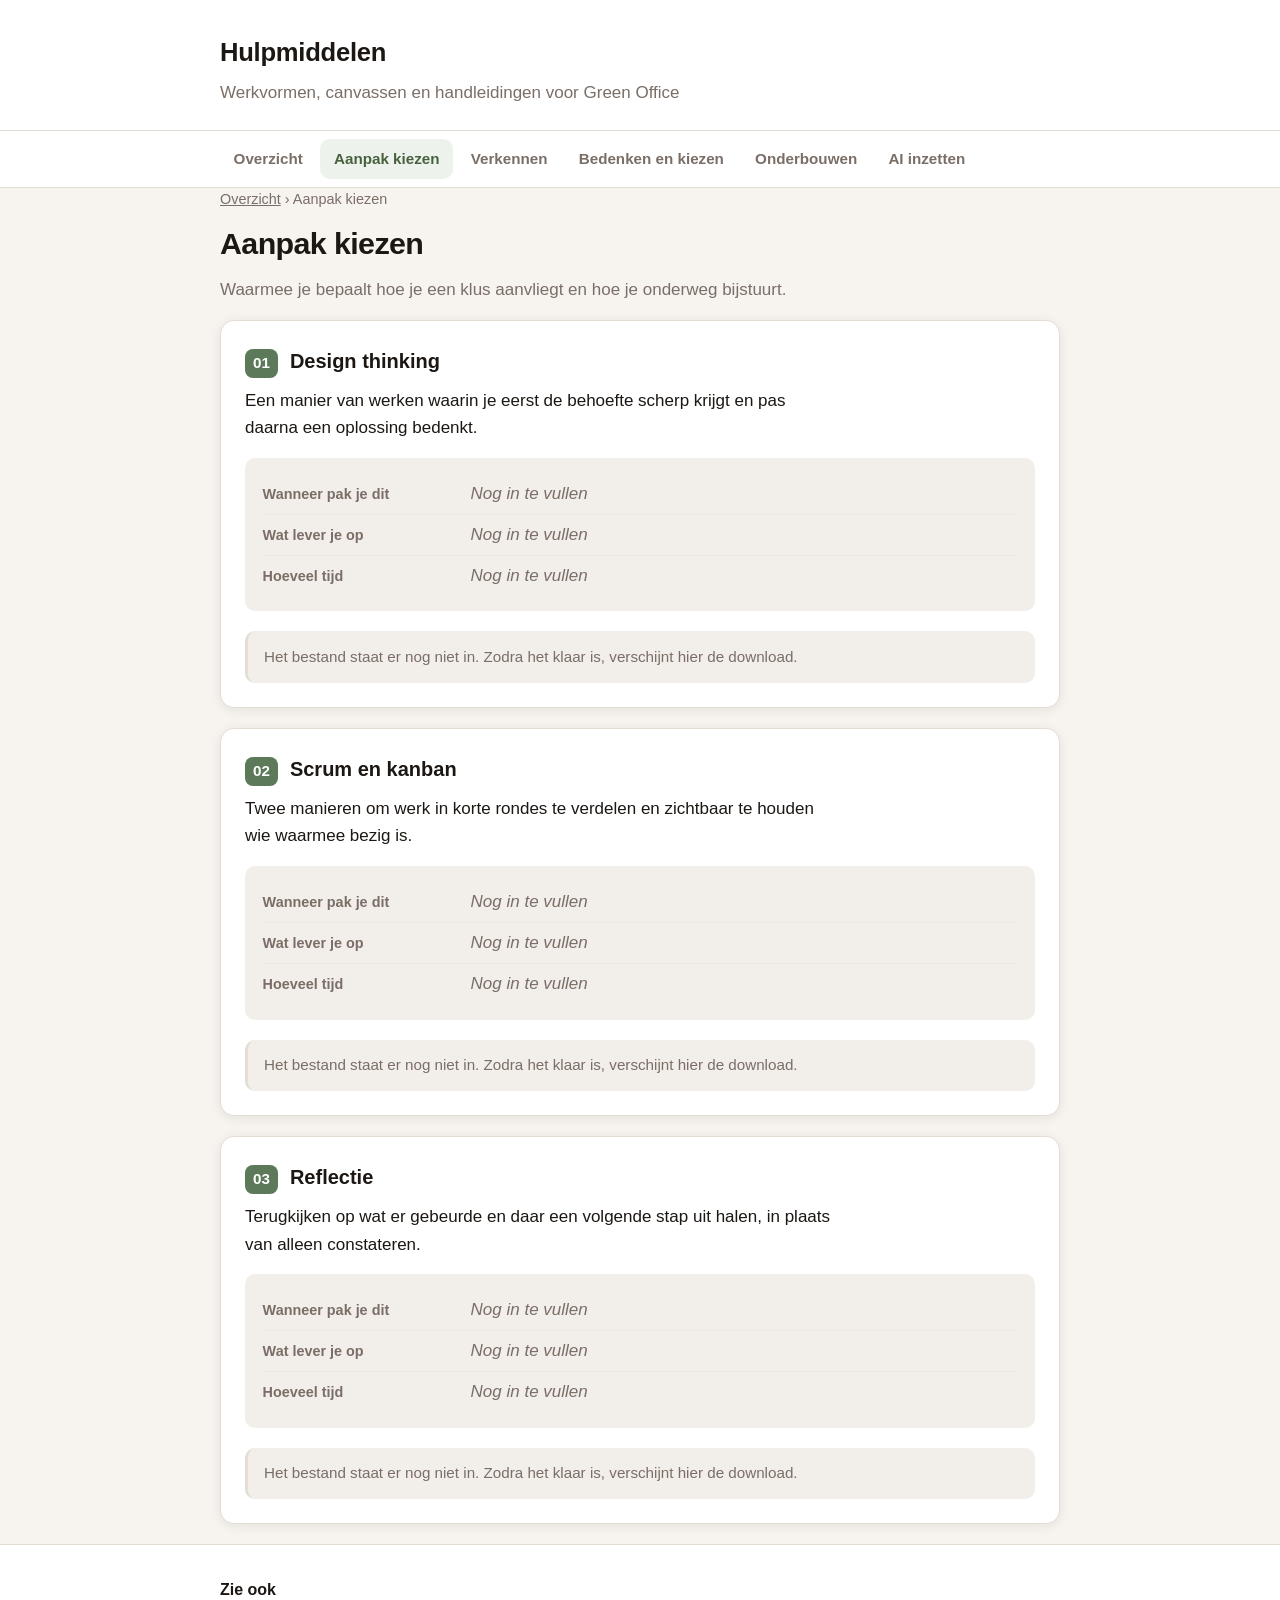
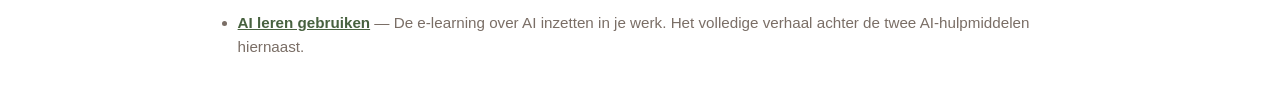
==== docs/aanpak-kiezen.html @ 1b6eec74 "Hulpmiddelensite opzetten Vijf clusters met dertien hulpmiddelen, gegenereerd uit tools/inhoud.py. G" ====
<!DOCTYPE html>
<html lang="nl">
<head>
<meta charset="utf-8">
<meta name="viewport" content="width=device-width, initial-scale=1">
<title>Aanpak kiezen — Hulpmiddelen</title>
<link rel="stylesheet" href="stijl.css">
</head>
<body>
<a class="overslaan" href="#inhoud">Ga direct naar de inhoud</a>
<header class="kop">
  <div class="omhulsel">
    <a class="kop__titel" href="index.html">Hulpmiddelen</a>
    <p class="kop__ondertitel">Werkvormen, canvassen en handleidingen voor Green Office</p>
  </div>
</header>
<nav class="nav" aria-label="Clusters">
  <div class="omhulsel nav__rij">
    <a class="nav__link" href="index.html">Overzicht</a>
    <a class="nav__link nav__link--actief" href="aanpak-kiezen.html" aria-current="page">Aanpak kiezen</a><a class="nav__link" href="verkennen.html">Verkennen</a><a class="nav__link" href="bedenken-en-kiezen.html">Bedenken en kiezen</a><a class="nav__link" href="onderbouwen.html">Onderbouwen</a><a class="nav__link" href="ai-inzetten.html">AI inzetten</a>
  </div>
</nav>
<main class="omhulsel" id="inhoud">
<p class="kruimel"><a href="index.html">Overzicht</a> <span aria-hidden="true">›</span> Aanpak kiezen</p>
<h1 class="titel">Aanpak kiezen</h1>
<p class="inleiding">Waarmee je bepaalt hoe je een klus aanvliegt en hoe je onderweg bijstuurt.</p>
<article class="kaart hulpmiddel" id="design-thinking">
  <div class="hulpmiddel__kop">
    <span class="nummer" aria-hidden="true">01</span>
    <h2 class="hulpmiddel__naam">Design thinking</h2>
  </div>
  <p class="hulpmiddel__typering">Een manier van werken waarin je eerst de behoefte scherp krijgt en pas daarna een oplossing bedenkt.</p>
  <dl class="velden"><div class="veld"><dt class="veld__label">Wanneer pak je dit</dt><dd class="veld__waarde veld__waarde--leeg">Nog in te vullen</dd></div><div class="veld"><dt class="veld__label">Wat lever je op</dt><dd class="veld__waarde veld__waarde--leeg">Nog in te vullen</dd></div><div class="veld"><dt class="veld__label">Hoeveel tijd</dt><dd class="veld__waarde veld__waarde--leeg">Nog in te vullen</dd></div></dl>
  <p class="geenbestand">Het bestand staat er nog niet in. Zodra het klaar is, verschijnt hier de download.</p>
</article>
<article class="kaart hulpmiddel" id="scrum-kanban">
  <div class="hulpmiddel__kop">
    <span class="nummer" aria-hidden="true">02</span>
    <h2 class="hulpmiddel__naam">Scrum en kanban</h2>
  </div>
  <p class="hulpmiddel__typering">Twee manieren om werk in korte rondes te verdelen en zichtbaar te houden wie waarmee bezig is.</p>
  <dl class="velden"><div class="veld"><dt class="veld__label">Wanneer pak je dit</dt><dd class="veld__waarde veld__waarde--leeg">Nog in te vullen</dd></div><div class="veld"><dt class="veld__label">Wat lever je op</dt><dd class="veld__waarde veld__waarde--leeg">Nog in te vullen</dd></div><div class="veld"><dt class="veld__label">Hoeveel tijd</dt><dd class="veld__waarde veld__waarde--leeg">Nog in te vullen</dd></div></dl>
  <p class="geenbestand">Het bestand staat er nog niet in. Zodra het klaar is, verschijnt hier de download.</p>
</article>
<article class="kaart hulpmiddel" id="reflectie">
  <div class="hulpmiddel__kop">
    <span class="nummer" aria-hidden="true">03</span>
    <h2 class="hulpmiddel__naam">Reflectie</h2>
  </div>
  <p class="hulpmiddel__typering">Terugkijken op wat er gebeurde en daar een volgende stap uit halen, in plaats van alleen constateren.</p>
  <dl class="velden"><div class="veld"><dt class="veld__label">Wanneer pak je dit</dt><dd class="veld__waarde veld__waarde--leeg">Nog in te vullen</dd></div><div class="veld"><dt class="veld__label">Wat lever je op</dt><dd class="veld__waarde veld__waarde--leeg">Nog in te vullen</dd></div><div class="veld"><dt class="veld__label">Hoeveel tijd</dt><dd class="veld__waarde veld__waarde--leeg">Nog in te vullen</dd></div></dl>
  <p class="geenbestand">Het bestand staat er nog niet in. Zodra het klaar is, verschijnt hier de download.</p>
</article>
</main>
<footer class="voet">
  <div class="omhulsel"><h2 class="voet__kop">Zie ook</h2><ul class="voet__lijst"><li><a href="https://fabianb88.github.io/ai-gebruiken-elearning/">AI leren gebruiken</a> — De e-learning over AI inzetten in je werk. Het volledige verhaal achter de twee AI-hulpmiddelen hiernaast.</li></ul></div>
</footer>
</body>
</html>
---- docs/stijl.css ----
/* Green Office — palet uit de Flutter-app (lib/theme.dart, GOColors) */
:root {
  --achtergrond: #F7F4F0;
  --kaart: #FFFFFF;
  --vlak: #F2EEE9;
  --rand: #E4DDD6;
  --rand-zacht: #EDE8E3;
  --tekst: #1C1713;
  --tekst-secundair: #7A6E66;
  --tekst-gedimd: #B0A49A;
  --accent: #5C7A5A;
  --accent-donker: #47613F;
  --accent-licht: #EDF3EC;
  --accent-medium: #D0E3CF;
  --schaduw: 0 2px 12px rgba(0, 0, 0, .08);
}

* { box-sizing: border-box; }

body {
  margin: 0;
  background: var(--achtergrond);
  color: var(--tekst);
  font-family: Inter, -apple-system, "Segoe UI", Roboto, sans-serif;
  font-size: 17px;
  line-height: 1.6;
  -webkit-font-smoothing: antialiased;
}

.omhulsel { max-width: 880px; margin: 0 auto; padding: 0 1.25rem; }

.overslaan {
  position: absolute; left: -9999px;
  background: var(--accent); color: #fff;
  padding: .75rem 1.25rem; border-radius: 0 0 10px 0;
}
.overslaan:focus { left: 0; top: 0; z-index: 10; }

/* Kop */
.kop { background: var(--kaart); border-bottom: 1px solid var(--rand); padding: 2rem 0 1.5rem; }
.kop__titel {
  display: inline-block; font-size: 1.6rem; font-weight: 700;
  color: var(--tekst); text-decoration: none; letter-spacing: -.01em;
}
.kop__titel:hover { color: var(--accent-donker); }
.kop__ondertitel { margin: .35rem 0 0; color: var(--tekst-secundair); }

/* Navigatie */
.nav { background: var(--kaart); border-bottom: 1px solid var(--rand); position: sticky; top: 0; z-index: 5; }
.nav__rij { display: flex; flex-wrap: wrap; gap: .25rem; padding-top: .5rem; padding-bottom: .5rem; }
.nav__link {
  padding: .5rem .85rem; border-radius: 10px; text-decoration: none;
  color: var(--tekst-secundair); font-size: .95rem; font-weight: 600;
}
.nav__link:hover { background: var(--vlak); color: var(--tekst); }
.nav__link--actief { background: var(--accent-licht); color: var(--accent-donker); }

/* Inhoud */
main { padding: 2rem 1.25rem 3rem; }
.titel { font-size: 1.9rem; margin: .25rem 0 .5rem; letter-spacing: -.02em; }
.inleiding { color: var(--tekst-secundair); max-width: 60ch; margin-top: 0; }
.kruimel { font-size: .9rem; color: var(--tekst-secundair); margin: 0 0 .5rem; }
.kruimel a { color: var(--tekst-secundair); }

.kaart {
  background: var(--kaart); border: 1px solid var(--rand);
  border-radius: 14px; box-shadow: var(--schaduw); padding: 1.5rem;
}

/* Startpagina */
.raster { display: grid; gap: 1rem; grid-template-columns: 1fr; margin-top: 1.5rem; }
@media (min-width: 640px) { .raster { grid-template-columns: 1fr 1fr; } }
.cluster { display: block; text-decoration: none; color: inherit; }
.cluster:hover { border-color: var(--accent-medium); }
.cluster__naam { margin: 0 0 .35rem; font-size: 1.2rem; color: var(--accent-donker); }
.cluster__intro { margin: 0 0 .75rem; color: var(--tekst-secundair); font-size: .95rem; }
.cluster__lijst { margin: 0 0 1rem; padding-left: 1.1rem; font-size: .95rem; }
.cluster__lijst li { margin-bottom: .15rem; }
.cluster__meer { font-weight: 600; color: var(--accent); font-size: .95rem; }

/* Hulpmiddel */
.hulpmiddel { margin-bottom: 1.25rem; }
.hulpmiddel__kop { display: flex; align-items: baseline; gap: .75rem; }
.nummer {
  font-variant-numeric: tabular-nums; font-weight: 700; font-size: .95rem;
  color: #fff; background: var(--accent); border-radius: 8px;
  padding: .15rem .5rem; flex: none;
}
.hulpmiddel__naam { margin: 0; font-size: 1.25rem; }
.hulpmiddel__typering { margin: .6rem 0 1rem; max-width: 62ch; }

.velden { margin: 0 0 1.25rem; padding: 1rem 1.1rem; background: var(--vlak); border-radius: 10px; }
.veld { display: grid; gap: .1rem; padding: .4rem 0; border-bottom: 1px solid var(--rand-zacht); }
.veld:last-child { border-bottom: 0; }
@media (min-width: 560px) { .veld { grid-template-columns: 12rem 1fr; gap: 1rem; align-items: baseline; } }
.veld__label { font-weight: 600; font-size: .9rem; color: var(--tekst-secundair); }
.veld__waarde { margin: 0; }
.veld__waarde--leeg { color: var(--tekst-secundair); font-style: italic; }

/* Knoppen */
.knoppen { display: flex; flex-wrap: wrap; gap: .6rem; }
.knop {
  display: inline-flex; flex-direction: column; gap: .1rem;
  background: var(--accent); color: #fff; text-decoration: none;
  padding: 13px 20px; border-radius: 10px; font-weight: 600;
}
.knop:hover { background: var(--accent-donker); }
.knop--stil { background: var(--kaart); color: var(--accent-donker); border: 1px solid var(--rand); }
.knop--stil:hover { background: var(--accent-licht); border-color: var(--accent-medium); }
.knop__bij { font-weight: 400; font-size: .85rem; opacity: .9; }
.geenbestand {
  margin: 0; padding: .85rem 1rem; border-radius: 10px;
  background: var(--vlak); color: var(--tekst-secundair);
  font-size: .95rem; border-left: 3px solid var(--rand);
}

/* Voet */
.voet { border-top: 1px solid var(--rand); background: var(--kaart); padding: 2rem 0 2.5rem; margin-top: 1rem; }
.voet__kop { font-size: 1rem; margin: 0 0 .5rem; }
.voet__lijst { margin: 0; padding-left: 1.1rem; color: var(--tekst-secundair); font-size: .95rem; }
.voet__lijst a { color: var(--accent-donker); font-weight: 600; }

a:focus-visible, .knop:focus-visible, .cluster:focus-visible {
  outline: 2px solid var(--accent-donker); outline-offset: 2px;
}
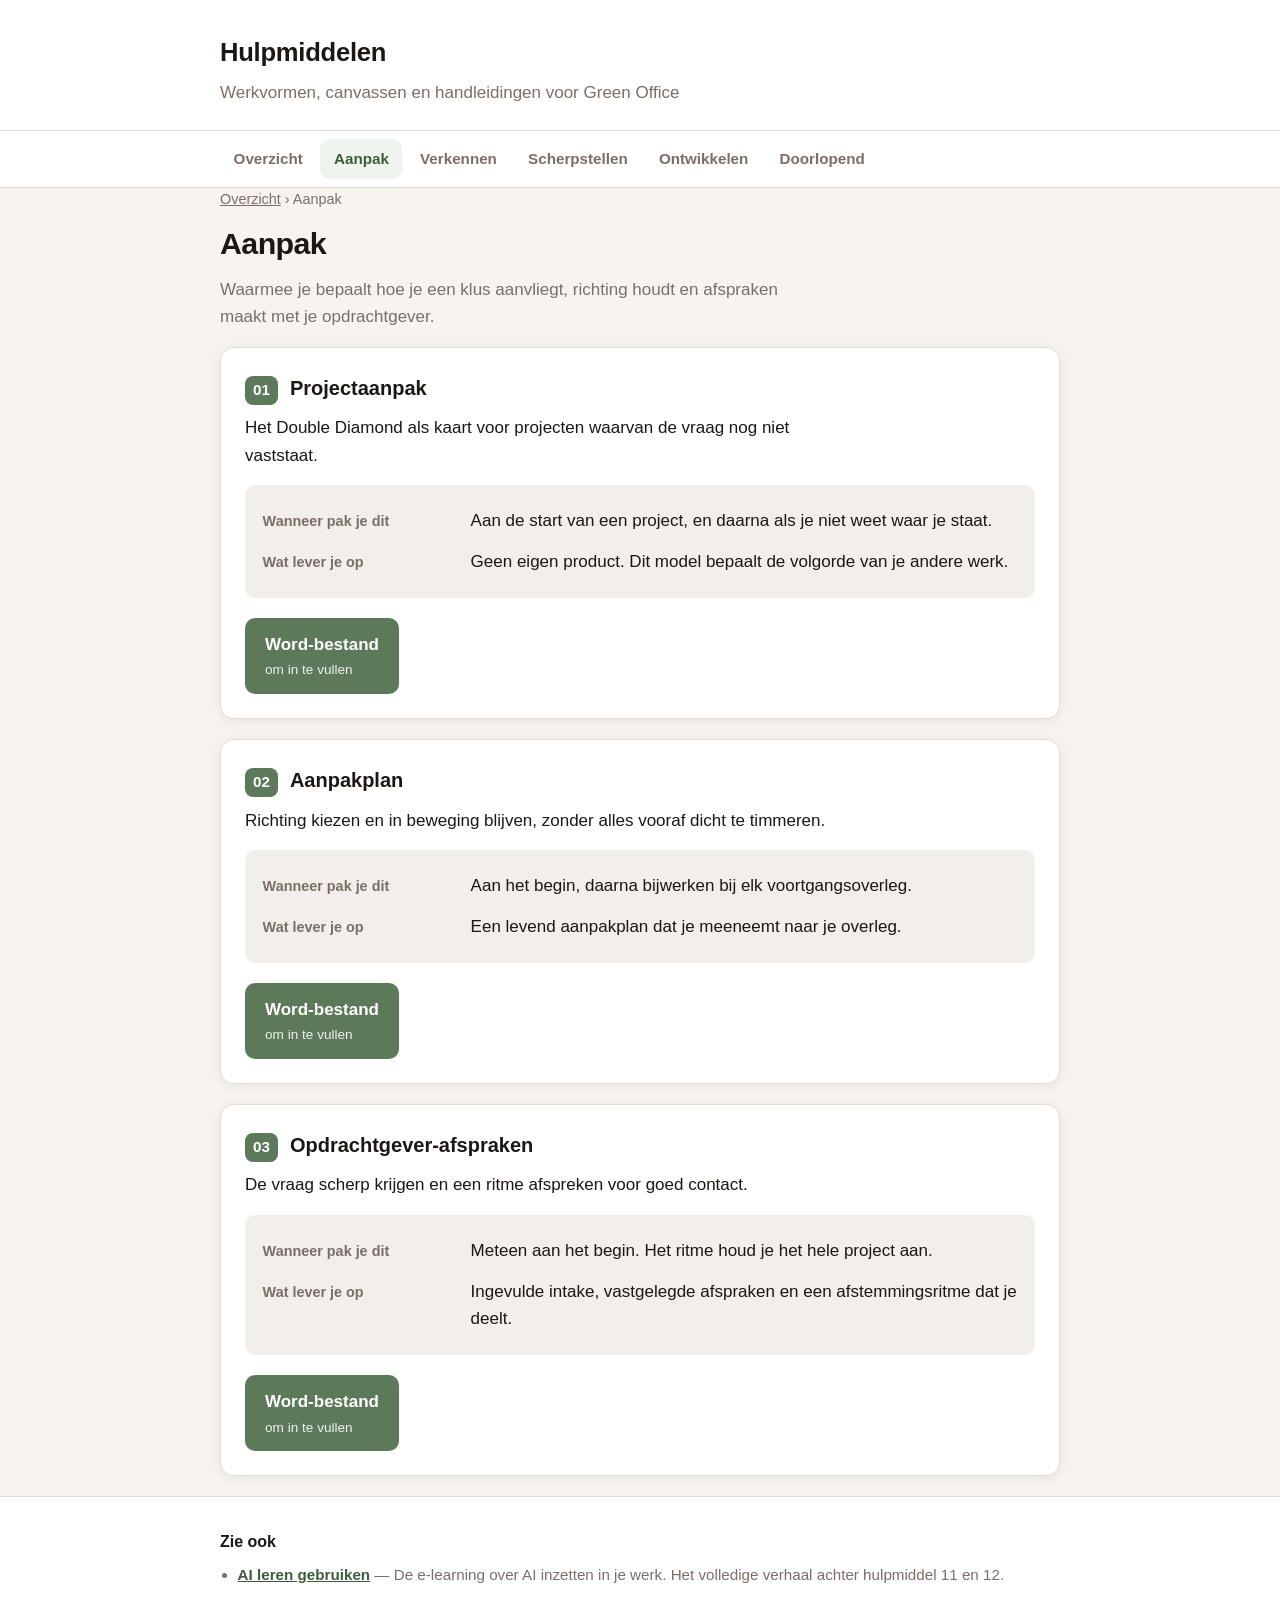
==== commit 95d83f2f: "Omleidingen voor de oude clusteradressen" ====
--- a/docs/aanpak-kiezen.html
+++ b/docs/aanpak-kiezen.html
@@ -2,58 +2,11 @@
 <html lang="nl">
 <head>
 <meta charset="utf-8">
-<meta name="viewport" content="width=device-width, initial-scale=1">
-<title>Aanpak kiezen — Hulpmiddelen</title>
-<link rel="stylesheet" href="stijl.css">
+<meta http-equiv="refresh" content="0; url=aanpak.html">
+<link rel="canonical" href="aanpak.html">
+<title>Verplaatst — Hulpmiddelen</title>
 </head>
 <body>
-<a class="overslaan" href="#inhoud">Ga direct naar de inhoud</a>
-<header class="kop">
-  <div class="omhulsel">
-    <a class="kop__titel" href="index.html">Hulpmiddelen</a>
-    <p class="kop__ondertitel">Werkvormen, canvassen en handleidingen voor Green Office</p>
-  </div>
-</header>
-<nav class="nav" aria-label="Clusters">
-  <div class="omhulsel nav__rij">
-    <a class="nav__link" href="index.html">Overzicht</a>
-    <a class="nav__link nav__link--actief" href="aanpak-kiezen.html" aria-current="page">Aanpak kiezen</a><a class="nav__link" href="verkennen.html">Verkennen</a><a class="nav__link" href="bedenken-en-kiezen.html">Bedenken en kiezen</a><a class="nav__link" href="onderbouwen.html">Onderbouwen</a><a class="nav__link" href="ai-inzetten.html">AI inzetten</a>
-  </div>
-</nav>
-<main class="omhulsel" id="inhoud">
-<p class="kruimel"><a href="index.html">Overzicht</a> <span aria-hidden="true">›</span> Aanpak kiezen</p>
-<h1 class="titel">Aanpak kiezen</h1>
-<p class="inleiding">Waarmee je bepaalt hoe je een klus aanvliegt en hoe je onderweg bijstuurt.</p>
-<article class="kaart hulpmiddel" id="design-thinking">
-  <div class="hulpmiddel__kop">
-    <span class="nummer" aria-hidden="true">01</span>
-    <h2 class="hulpmiddel__naam">Design thinking</h2>
-  </div>
-  <p class="hulpmiddel__typering">Een manier van werken waarin je eerst de behoefte scherp krijgt en pas daarna een oplossing bedenkt.</p>
-  <dl class="velden"><div class="veld"><dt class="veld__label">Wanneer pak je dit</dt><dd class="veld__waarde veld__waarde--leeg">Nog in te vullen</dd></div><div class="veld"><dt class="veld__label">Wat lever je op</dt><dd class="veld__waarde veld__waarde--leeg">Nog in te vullen</dd></div><div class="veld"><dt class="veld__label">Hoeveel tijd</dt><dd class="veld__waarde veld__waarde--leeg">Nog in te vullen</dd></div></dl>
-  <p class="geenbestand">Het bestand staat er nog niet in. Zodra het klaar is, verschijnt hier de download.</p>
-</article>
-<article class="kaart hulpmiddel" id="scrum-kanban">
-  <div class="hulpmiddel__kop">
-    <span class="nummer" aria-hidden="true">02</span>
-    <h2 class="hulpmiddel__naam">Scrum en kanban</h2>
-  </div>
-  <p class="hulpmiddel__typering">Twee manieren om werk in korte rondes te verdelen en zichtbaar te houden wie waarmee bezig is.</p>
-  <dl class="velden"><div class="veld"><dt class="veld__label">Wanneer pak je dit</dt><dd class="veld__waarde veld__waarde--leeg">Nog in te vullen</dd></div><div class="veld"><dt class="veld__label">Wat lever je op</dt><dd class="veld__waarde veld__waarde--leeg">Nog in te vullen</dd></div><div class="veld"><dt class="veld__label">Hoeveel tijd</dt><dd class="veld__waarde veld__waarde--leeg">Nog in te vullen</dd></div></dl>
-  <p class="geenbestand">Het bestand staat er nog niet in. Zodra het klaar is, verschijnt hier de download.</p>
-</article>
-<article class="kaart hulpmiddel" id="reflectie">
-  <div class="hulpmiddel__kop">
-    <span class="nummer" aria-hidden="true">03</span>
-    <h2 class="hulpmiddel__naam">Reflectie</h2>
-  </div>
-  <p class="hulpmiddel__typering">Terugkijken op wat er gebeurde en daar een volgende stap uit halen, in plaats van alleen constateren.</p>
-  <dl class="velden"><div class="veld"><dt class="veld__label">Wanneer pak je dit</dt><dd class="veld__waarde veld__waarde--leeg">Nog in te vullen</dd></div><div class="veld"><dt class="veld__label">Wat lever je op</dt><dd class="veld__waarde veld__waarde--leeg">Nog in te vullen</dd></div><div class="veld"><dt class="veld__label">Hoeveel tijd</dt><dd class="veld__waarde veld__waarde--leeg">Nog in te vullen</dd></div></dl>
-  <p class="geenbestand">Het bestand staat er nog niet in. Zodra het klaar is, verschijnt hier de download.</p>
-</article>
-</main>
-<footer class="voet">
-  <div class="omhulsel"><h2 class="voet__kop">Zie ook</h2><ul class="voet__lijst"><li><a href="https://fabianb88.github.io/ai-gebruiken-elearning/">AI leren gebruiken</a> — De e-learning over AI inzetten in je werk. Het volledige verhaal achter de twee AI-hulpmiddelen hiernaast.</li></ul></div>
-</footer>
+<p>Deze pagina is verplaatst. <a href="aanpak.html">Ga verder naar de nieuwe pagina</a>.</p>
 </body>
 </html>
